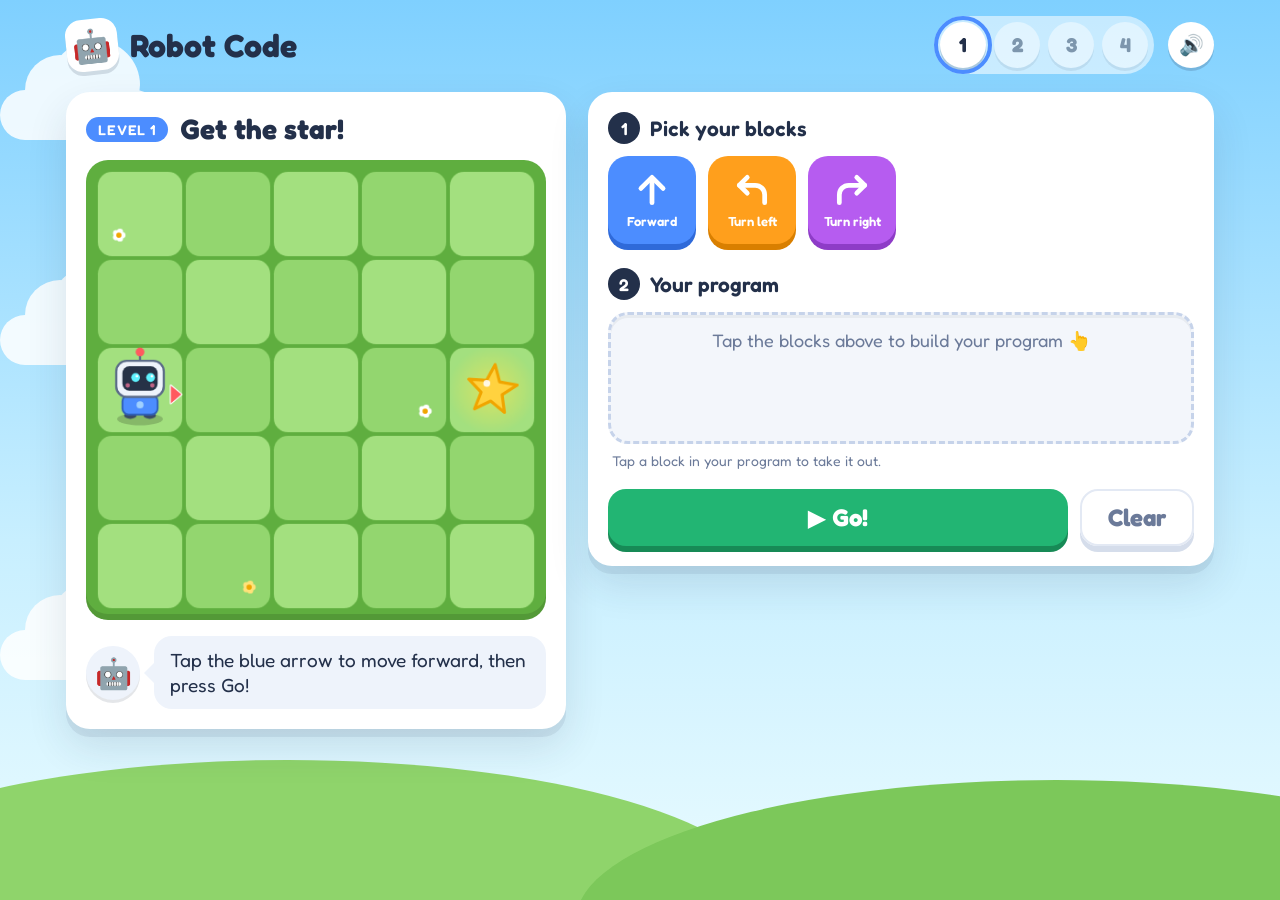
==== CodingGame/index.html @ 9dc513f7 "Add files via upload" ====
<!doctype html>
<html lang="en">
<head>
  <meta charset="utf-8">
  <meta name="viewport" content="width=device-width, initial-scale=1">
  <title>Robot Code</title>
  <link rel="preconnect" href="https://fonts.googleapis.com">
  <link rel="preconnect" href="https://fonts.gstatic.com" crossorigin>
  <link href="https://fonts.googleapis.com/css2?family=Fredoka:wght@400;500;600;700&display=swap" rel="stylesheet">
  <link rel="stylesheet" href="style.css">
</head>
<body>
  <div class="sky" aria-hidden="true">
    <div class="cloud c1"></div>
    <div class="cloud c2"></div>
    <div class="cloud c3"></div>
    <div class="hill h1"></div>
    <div class="hill h2"></div>
  </div>

  <div class="app">
    <header class="topbar">
      <div class="logo"><span class="logo-badge">🤖</span>Robot Code</div>
      <nav id="levels" class="levels" aria-label="Levels"></nav>
      <button id="sound" class="icon-btn" aria-label="Sound on or off">🔊</button>
    </header>

    <main class="game">
      <section class="card stage">
        <div class="stage-head">
          <span id="level-tag" class="level-tag"></span>
          <h1 id="level-title"></h1>
        </div>
        <div class="board-wrap">
          <canvas id="board"></canvas>
        </div>
        <div id="bubble" class="bubble">
          <div class="avatar">🤖</div>
          <div id="status" class="text"></div>
        </div>
      </section>

      <section class="card workshop">
        <h2 class="step"><span class="num">1</span>Pick your blocks</h2>
        <div id="palette" class="palette"></div>

        <h2 class="step"><span class="num">2</span>Your program <span id="count" class="count"></span></h2>
        <div id="program" class="program"></div>
        <p class="hint">Tap a block in your program to take it out.</p>

        <div class="controls">
          <button id="run" class="btn btn-go">▶ Go!</button>
          <button id="clear" class="btn btn-clear">Clear</button>
        </div>
      </section>
    </main>
  </div>

  <div id="win" class="overlay" hidden>
    <div class="win-card" role="dialog" aria-modal="true" aria-labelledby="win-title">
      <svg class="win-star" viewBox="0 0 100 100" aria-hidden="true">
        <polygon points="50,6 62,36 95,38 69,59 78,92 50,74 22,92 31,59 5,38 38,36" />
      </svg>
      <h2 id="win-title"></h2>
      <p id="win-text"></p>
      <div class="win-buttons">
        <button id="next" class="btn btn-go">Next level ➜</button>
        <button id="replay" class="btn btn-clear">Play again</button>
      </div>
    </div>
  </div>

  <script src="game.js"></script>
</body>
</html>
---- CodingGame/style.css ----
:root {
  --ink: #23304a;
  --muted: #6b7a99;
  --card: #ffffff;
  --soft: #eef3fb;
  --blue: #4c8dff;
  --blue-d: #2f6ad9;
  --orange: #ff9f1c;
  --orange-d: #d97f00;
  --purple: #b65cf0;
  --purple-d: #8e3cc7;
  --green: #22b573;
  --green-d: #178a56;
  --red: #ff5a5f;
  --yellow: #ffd23f;
  --yellow-d: #f0a500;
  --radius: 24px;
}

* { box-sizing: border-box; }

body {
  margin: 0;
  min-height: 100vh;
  font-family: 'Fredoka', 'Baloo 2', 'Comic Sans MS', system-ui, sans-serif;
  color: var(--ink);
  background: linear-gradient(#7fd0ff, #c8efff 60%, #e9fbff);
  overflow-x: hidden;
}

/* ---------- Background scenery ---------- */

.sky {
  position: fixed;
  inset: 0;
  overflow: hidden;
  pointer-events: none;
}

.cloud {
  position: absolute;
  left: 0;
  width: 160px;
  height: 50px;
  background: #fff;
  border-radius: 50px;
  opacity: 0.85;
  animation: drift 90s linear infinite;
}
.cloud::before,
.cloud::after {
  content: '';
  position: absolute;
  background: #fff;
  border-radius: 50%;
}
.cloud::before { width: 70px; height: 70px; top: -35px; left: 25px; }
.cloud::after { width: 90px; height: 90px; top: -50px; right: 20px; }
.c1 { top: 10%; animation-delay: -20s; }
.c2 { top: 35%; --s: 0.7; animation-duration: 110s; animation-delay: -70s; }
.c3 { top: 70%; --s: 1.2; animation-duration: 130s; animation-delay: -5s; }

@keyframes drift {
  from { transform: translateX(-260px) scale(var(--s, 1)); }
  to { transform: translateX(calc(100vw + 260px)) scale(var(--s, 1)); }
}

.hill {
  position: absolute;
  bottom: -140px;
  width: 75vw;
  height: 280px;
  border-radius: 50%;
  background: #8fd46b;
}
.h1 { left: -15vw; }
.h2 { right: -20vw; background: #7cc85a; bottom: -160px; }

/* ---------- Layout ---------- */

.app {
  position: relative;
  max-width: 1180px;
  margin: 0 auto;
  padding: 16px;
}

.topbar {
  display: flex;
  align-items: center;
  flex-wrap: wrap;
  gap: 14px;
  margin-bottom: 18px;
}

.logo {
  display: flex;
  align-items: center;
  gap: 12px;
  font-size: 32px;
  font-weight: 700;
  color: var(--ink);
}

.logo-badge {
  display: grid;
  place-items: center;
  width: 52px;
  height: 52px;
  font-size: 32px;
  text-shadow: none;
  background: #fff;
  border-radius: 16px;
  box-shadow: 0 4px 0 rgba(35, 48, 74, 0.15);
  transform: rotate(-6deg);
}

.levels {
  display: flex;
  gap: 8px;
  margin-left: auto;
  padding: 6px;
  background: rgba(255, 255, 255, 0.55);
  border-radius: 999px;
}

.level-pill,
.icon-btn {
  width: 46px;
  height: 46px;
  border: 0;
  border-radius: 50%;
  font: inherit;
  font-size: 20px;
  font-weight: 700;
  color: var(--ink);
  background: #fff;
  box-shadow: 0 3px 0 rgba(35, 48, 74, 0.18);
  cursor: pointer;
}
.level-pill.done { background: var(--yellow); color: #8a5a00; box-shadow: 0 3px 0 var(--yellow-d); }
.level-pill.current { outline: 4px solid var(--blue); outline-offset: 2px; }
.level-pill.locked { opacity: 0.45; }
.level-pill:disabled { cursor: default; }

.game {
  display: grid;
  grid-template-columns: minmax(0, 500px) minmax(0, 1fr);
  gap: 22px;
  align-items: start;
}

@media (max-width: 880px) {
  .game { grid-template-columns: 1fr; }
  .levels { margin-left: 0; }
}

.card {
  padding: 20px;
  background: var(--card);
  border-radius: var(--radius);
  box-shadow: 0 8px 0 rgba(35, 48, 74, 0.08), 0 18px 40px rgba(35, 48, 74, 0.12);
}

/* ---------- Stage (board side) ---------- */

.stage-head {
  display: flex;
  align-items: center;
  flex-wrap: wrap;
  gap: 12px;
  margin-bottom: 14px;
}

.level-tag {
  padding: 4px 12px;
  font-size: 14px;
  font-weight: 600;
  letter-spacing: 0.06em;
  text-transform: uppercase;
  color: #fff;
  background: var(--blue);
  border-radius: 999px;
}

h1 { margin: 0; font-size: 28px; }

.board-wrap {
  padding: 10px;
  background: #5fae3f;
  border-radius: 22px;
  box-shadow: inset 0 -6px 0 rgba(0, 0, 0, 0.12);
}

canvas {
  display: block;
  width: 100%;
  height: auto;
  aspect-ratio: 1;
  border-radius: 14px;
}

.bubble {
  display: flex;
  align-items: center;
  gap: 14px;
  margin-top: 16px;
}

.bubble .avatar {
  flex: none;
  display: grid;
  place-items: center;
  width: 54px;
  height: 54px;
  font-size: 30px;
  background: var(--soft);
  border-radius: 50%;
  box-shadow: 0 3px 0 rgba(35, 48, 74, 0.12);
}

.bubble .text {
  position: relative;
  flex: 1;
  padding: 12px 16px;
  font-size: 19px;
  line-height: 1.3;
  background: var(--soft);
  border-radius: 18px;
}
.bubble .text::before {
  content: '';
  position: absolute;
  top: 50%;
  left: -10px;
  margin-top: -10px;
  border: 10px solid transparent;
  border-left: 0;
  border-right-color: var(--soft);
}
.bubble .text.say { animation: say 0.3s ease-out; }
.bubble.oops .text { background: #ffe8e8; color: #b3261e; }
.bubble.oops .text::before { border-right-color: #ffe8e8; }
.bubble.win .text { background: #e2f8ea; color: #137a45; }
.bubble.win .text::before { border-right-color: #e2f8ea; }
.bubble.win .avatar { animation: bounce 0.5s ease-in-out infinite alternate; }

/* ---------- Workshop (coding side) ---------- */

.step {
  display: flex;
  align-items: center;
  gap: 10px;
  margin: 0 0 12px;
  font-size: 21px;
  font-weight: 600;
}
.step .num {
  display: grid;
  place-items: center;
  width: 32px;
  height: 32px;
  font-size: 17px;
  color: #fff;
  background: var(--ink);
  border-radius: 50%;
}

.count {
  margin-left: auto;
  padding: 4px 12px;
  font-size: 15px;
  color: var(--muted);
  background: var(--soft);
  border-radius: 999px;
}
.count:empty { display: none; }
.count.full { color: #b3261e; background: #ffe8e8; }

.palette {
  display: flex;
  flex-wrap: wrap;
  gap: 12px;
  margin-bottom: 24px;
}

.ico {
  fill: none;
  stroke: currentColor;
  stroke-width: 3;
  stroke-linecap: round;
  stroke-linejoin: round;
}

.block {
  --c: var(--blue);
  --d: var(--blue-d);
  position: relative;
  display: flex;
  flex-direction: column;
  align-items: center;
  justify-content: center;
  gap: 4px;
  width: 88px;
  height: 88px;
  border: 0;
  border-radius: 20px;
  font: inherit;
  color: #fff;
  background: var(--c);
  box-shadow: 0 6px 0 var(--d);
  cursor: pointer;
  transition: transform 0.12s, box-shadow 0.12s;
}
.block .ico { width: 38px; height: 38px; }
.block span { font-size: 13px; font-weight: 600; }
.block:hover { transform: translateY(-2px); box-shadow: 0 8px 0 var(--d); }
.block:active { transform: translateY(4px); box-shadow: 0 2px 0 var(--d); }
.block:disabled { opacity: 0.4; cursor: default; transform: none; box-shadow: 0 6px 0 var(--d); }
.block.left { --c: var(--orange); --d: var(--orange-d); }
.block.right { --c: var(--purple); --d: var(--purple-d); }
.block.repeat { --c: var(--green); --d: var(--green-d); }

.program .block { width: 72px; height: 72px; border-radius: 16px; }
.program .block .ico { width: 30px; height: 30px; }
.program .block span { font-size: 11px; }

.block.pop { animation: pop 0.35s cubic-bezier(0.3, 1.6, 0.5, 1); }
.block.active {
  z-index: 1;
  transform: translateY(-4px) scale(1.12);
  outline: 4px solid var(--yellow);
  outline-offset: 2px;
}
.block.error {
  outline: 4px solid var(--red);
  outline-offset: 2px;
  animation: wiggle 0.4s;
}

.program {
  display: flex;
  flex-wrap: wrap;
  align-content: flex-start;
  gap: 12px;
  min-height: 132px;
  padding: 14px;
  background: #f3f6fb;
  border: 3px dashed transparent;
  border-radius: 20px;
  box-shadow: inset 0 3px 0 rgba(35, 48, 74, 0.06);
  cursor: pointer;
}
.program.selected { border-color: #c6d3ea; }

.empty {
  margin: auto;
  font-size: 18px;
  color: var(--muted);
  text-align: center;
}

.hint { margin: 8px 4px 0; font-size: 14px; color: var(--muted); }

/* A Repeat block is a C shape that wraps the blocks it repeats. */
.repeat-box {
  flex-basis: 100%;
  padding: 0 0 16px 20px;
  background: var(--green);
  border-radius: 20px;
  box-shadow: 0 6px 0 var(--green-d);
  cursor: pointer;
}
.repeat-box.pop { animation: pop 0.35s cubic-bezier(0.3, 1.6, 0.5, 1); }
.repeat-box.selected { outline: 4px dashed var(--yellow); outline-offset: 3px; }
.repeat-box.looping { animation: glow 0.6s ease-in-out infinite alternate; }

.repeat-head {
  display: flex;
  align-items: center;
  flex-wrap: wrap;
  gap: 10px;
  padding: 10px 12px 10px 0;
  font-size: 20px;
  font-weight: 600;
  color: #fff;
}
.repeat-head > .ico { width: 26px; height: 26px; }

.stepper {
  display: flex;
  align-items: center;
  gap: 6px;
  padding: 4px;
  background: rgba(255, 255, 255, 0.22);
  border-radius: 999px;
}
.stepper button {
  width: 34px;
  height: 34px;
  border: 0;
  border-radius: 50%;
  font: inherit;
  font-size: 22px;
  font-weight: 700;
  line-height: 1;
  color: var(--green-d);
  background: #fff;
  cursor: pointer;
}
.stepper .times { min-width: 28px; font-size: 24px; font-weight: 700; text-align: center; }

.round {
  padding: 4px 12px;
  font-size: 17px;
  color: #7a5200;
  background: var(--yellow);
  border-radius: 999px;
}

.repeat-head .done {
  padding: 6px 14px;
  border: 0;
  border-radius: 999px;
  font: inherit;
  font-size: 16px;
  font-weight: 600;
  color: var(--green-d);
  background: #fff;
  cursor: pointer;
}
.repeat-head .remove {
  width: 34px;
  height: 34px;
  margin-left: auto;
  border: 0;
  border-radius: 50%;
  font-size: 15px;
  color: #fff;
  background: rgba(0, 0, 0, 0.18);
  cursor: pointer;
}

.repeat-body {
  display: flex;
  flex-wrap: wrap;
  align-content: flex-start;
  gap: 12px;
  min-height: 100px;
  padding: 12px;
  background: #eafaf2;
  border-radius: 16px 0 0 16px;
}
.repeat-body .empty { font-size: 16px; }

/* ---------- Buttons ---------- */

.controls {
  display: flex;
  flex-wrap: wrap;
  gap: 12px;
  margin-top: 20px;
}

.btn {
  --d: rgba(0, 0, 0, 0.2);
  padding: 14px 28px;
  border: 0;
  border-radius: 18px;
  font: inherit;
  font-size: 24px;
  font-weight: 700;
  color: #fff;
  box-shadow: 0 6px 0 var(--d);
  cursor: pointer;
  transition: transform 0.12s, box-shadow 0.12s;
}
.btn:active { transform: translateY(4px); box-shadow: 0 2px 0 var(--d); }
.btn:disabled { opacity: 0.55; cursor: default; transform: none; animation: none; }
.btn-go { --d: var(--green-d); flex: 1; min-width: 180px; background: var(--green); }
.btn-go:not(:disabled) { animation: breathe 2.4s ease-in-out infinite; }
.btn-clear { --d: #d5ddeb; color: var(--muted); background: #fff; outline: 2px solid #e3e9f4; outline-offset: -2px; }

/* ---------- Win popup ---------- */

.overlay {
  position: fixed;
  inset: 0;
  z-index: 10;
  display: grid;
  place-items: center;
  padding: 16px;
  background: rgba(35, 48, 74, 0.45);
  animation: fade 0.2s;
}
.overlay[hidden] { display: none; }

.win-card {
  width: 100%;
  max-width: 400px;
  padding: 28px 28px 24px;
  text-align: center;
  background: #fff;
  border-radius: 28px;
  box-shadow: 0 10px 0 rgba(35, 48, 74, 0.15);
  animation: pop 0.45s cubic-bezier(0.3, 1.6, 0.5, 1);
}
.win-star {
  width: 120px;
  height: 120px;
  margin: -90px auto 4px;
  fill: var(--yellow);
  stroke: var(--yellow-d);
  stroke-width: 4;
  stroke-linejoin: round;
  filter: drop-shadow(0 6px 0 rgba(0, 0, 0, 0.12));
  animation: spin-in 0.8s cubic-bezier(0.3, 1.4, 0.5, 1);
}
.win-card h2 { margin: 0 0 6px; font-size: 34px; }
.win-card p { margin: 0 0 22px; font-size: 19px; color: var(--muted); }
.win-buttons { display: flex; flex-direction: column; gap: 14px; }
.win-buttons .btn-go { animation: none; }

/* ---------- Animations ---------- */

@keyframes pop { from { transform: scale(0.3); opacity: 0; } to { transform: scale(1); opacity: 1; } }
@keyframes wiggle { 25% { transform: rotate(-8deg); } 75% { transform: rotate(8deg); } }
@keyframes glow { to { box-shadow: 0 6px 0 var(--green-d), 0 0 0 8px rgba(255, 210, 63, 0.7); } }
@keyframes bounce { to { transform: translateY(-6px) rotate(6deg); } }
@keyframes say { from { transform: scale(0.96); opacity: 0.4; } }
@keyframes breathe { 50% { transform: scale(1.025); } }
@keyframes fade { from { opacity: 0; } }
@keyframes spin-in { from { transform: scale(0) rotate(-180deg); } }

@media (prefers-reduced-motion: reduce) {
  .cloud, .btn-go, .bubble.win .avatar, .repeat-box.looping { animation: none; }
}
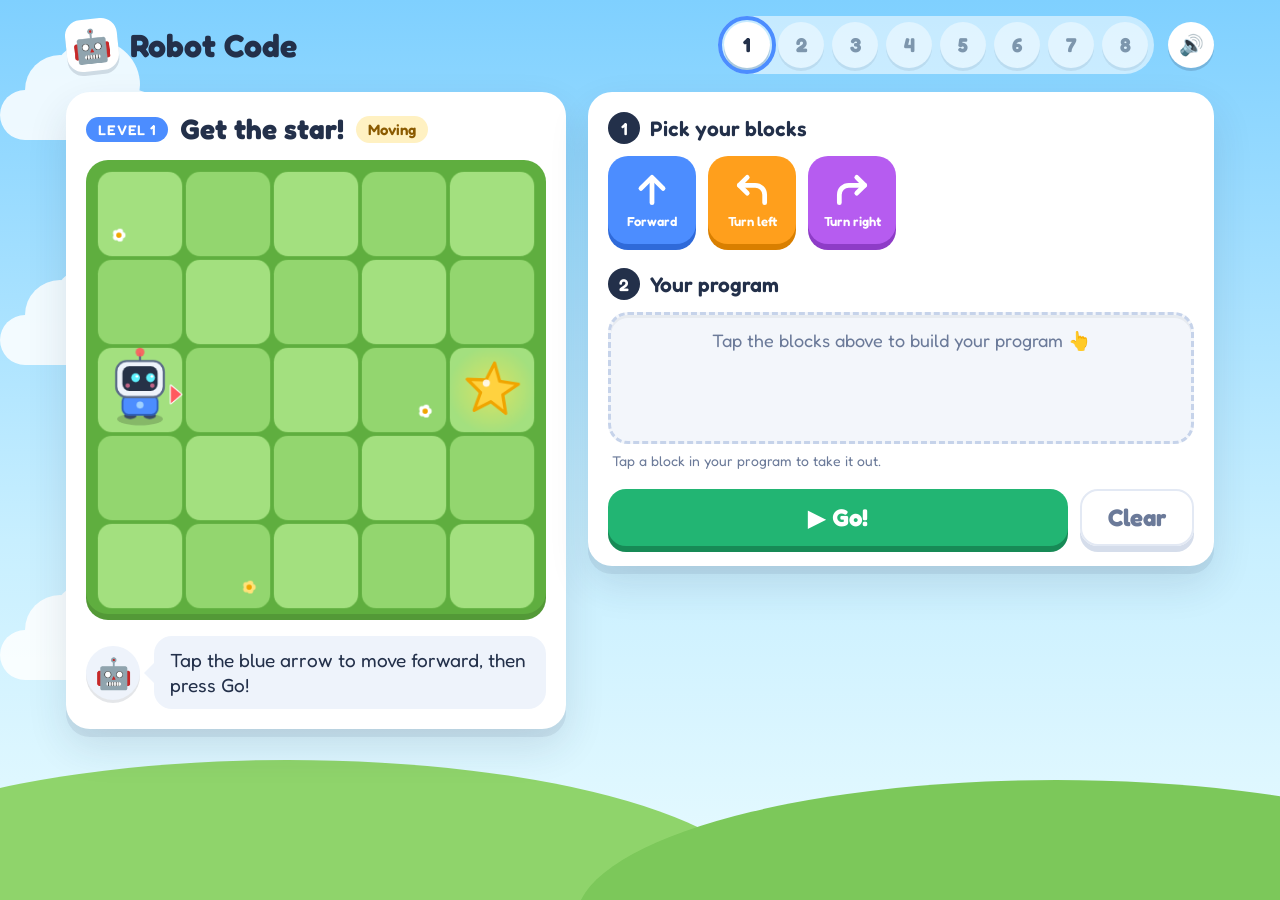
==== commit 0813e6c1: "Add files via upload more levels" ====
--- a/CodingGame/index.html
+++ b/CodingGame/index.html
@@ -30,6 +30,7 @@
         <div class="stage-head">
           <span id="level-tag" class="level-tag"></span>
           <h1 id="level-title"></h1>
+          <span id="level-concept" class="concept-tag"></span>
         </div>
         <div class="board-wrap">
           <canvas id="board"></canvas>
@@ -47,6 +48,11 @@
         <h2 class="step"><span class="num">2</span>Your program <span id="count" class="count"></span></h2>
         <div id="program" class="program"></div>
         <p class="hint">Tap a block in your program to take it out.</p>
+
+        <div id="fn-wrap" hidden>
+          <h2 class="step"><span class="num fn-num">✨</span>My block <small>a new move you make yourself</small></h2>
+          <div id="fn" class="program fn"></div>
+        </div>
 
         <div class="controls">
           <button id="run" class="btn btn-go">▶ Go!</button>
@@ -70,6 +76,16 @@
     </div>
   </div>
 
+  <div id="intro" class="overlay" hidden>
+    <div class="win-card intro-card" role="dialog" aria-modal="true" aria-labelledby="intro-title">
+      <span class="new-badge">New block!</span>
+      <div id="intro-block" class="intro-block"></div>
+      <h2 id="intro-title"></h2>
+      <p id="intro-text"></p>
+      <button id="intro-go" class="btn btn-go">Let's go!</button>
+    </div>
+  </div>
+
   <script src="game.js"></script>
 </body>
 </html>
--- a/CodingGame/style.css
+++ b/CodingGame/style.css
@@ -14,6 +14,10 @@
   --red: #ff5a5f;
   --yellow: #ffd23f;
   --yellow-d: #f0a500;
+  --gold: #ffb400;
+  --gold-d: #cc8a00;
+  --pink: #f0508c;
+  --pink-d: #c22f6b;
   --radius: 24px;
 }
 
@@ -155,6 +159,13 @@
   .levels { margin-left: 0; }
 }
 
+@media (max-width: 520px) {
+  .levels { flex-wrap: wrap; gap: 6px; border-radius: 26px; }
+  .level-pill { width: 38px; height: 38px; font-size: 17px; }
+  .logo { font-size: 26px; }
+  .card { padding: 14px; }
+}
+
 .card {
   padding: 20px;
   background: var(--card);
@@ -185,6 +196,15 @@
 
 h1 { margin: 0; font-size: 28px; }
 
+.concept-tag {
+  padding: 4px 12px;
+  font-size: 15px;
+  font-weight: 600;
+  color: #8a5a00;
+  background: #fff1c2;
+  border-radius: 999px;
+}
+
 .board-wrap {
   padding: 10px;
   background: #5fae3f;
@@ -196,7 +216,6 @@
   display: block;
   width: 100%;
   height: auto;
-  aspect-ratio: 1;
   border-radius: 14px;
 }
 
@@ -319,7 +338,10 @@
 .block:disabled { opacity: 0.4; cursor: default; transform: none; box-shadow: 0 6px 0 var(--d); }
 .block.left { --c: var(--orange); --d: var(--orange-d); }
 .block.right { --c: var(--purple); --d: var(--purple-d); }
-.block.repeat { --c: var(--green); --d: var(--green-d); }
+.block.repeat,
+.block.until { --c: var(--green); --d: var(--green-d); }
+.block.if { --c: var(--gold); --d: var(--gold-d); color: #5a3b00; }
+.block.call { --c: var(--pink); --d: var(--pink-d); }
 
 .program .block { width: 72px; height: 72px; border-radius: 16px; }
 .program .block .ico { width: 30px; height: 30px; }
@@ -362,20 +384,26 @@
 
 .hint { margin: 8px 4px 0; font-size: 14px; color: var(--muted); }
 
-/* A Repeat block is a C shape that wraps the blocks it repeats. */
-.repeat-box {
+/* Repeat, Until and If are C shapes that wrap the blocks inside them. */
+.container {
+  --c: var(--green);
+  --d: var(--green-d);
+  --text: #fff;
+  --slot: #eafaf2;
   flex-basis: 100%;
   padding: 0 0 16px 20px;
-  background: var(--green);
+  color: var(--text);
+  background: var(--c);
   border-radius: 20px;
-  box-shadow: 0 6px 0 var(--green-d);
-  cursor: pointer;
-}
-.repeat-box.pop { animation: pop 0.35s cubic-bezier(0.3, 1.6, 0.5, 1); }
-.repeat-box.selected { outline: 4px dashed var(--yellow); outline-offset: 3px; }
-.repeat-box.looping { animation: glow 0.6s ease-in-out infinite alternate; }
-
-.repeat-head {
+  box-shadow: 0 6px 0 var(--d);
+  cursor: pointer;
+}
+.container.if { --c: var(--gold); --d: var(--gold-d); --text: #5a3b00; --slot: #fff6dc; }
+.container.pop { animation: pop 0.35s cubic-bezier(0.3, 1.6, 0.5, 1); }
+.container.selected { outline: 4px dashed var(--ink); outline-offset: 3px; }
+.container.looping { animation: glow 0.6s ease-in-out infinite alternate; }
+
+.c-head {
   display: flex;
   align-items: center;
   flex-wrap: wrap;
@@ -383,9 +411,8 @@
   padding: 10px 12px 10px 0;
   font-size: 20px;
   font-weight: 600;
-  color: #fff;
-}
-.repeat-head > .ico { width: 26px; height: 26px; }
+}
+.c-head > .ico { width: 26px; height: 26px; }
 
 .stepper {
   display: flex;
@@ -404,11 +431,23 @@
   font-size: 22px;
   font-weight: 700;
   line-height: 1;
-  color: var(--green-d);
+  color: var(--d);
   background: #fff;
   cursor: pointer;
 }
 .stepper .times { min-width: 28px; font-size: 24px; font-weight: 700; text-align: center; }
+
+.cond {
+  padding: 6px 14px;
+  border: 0;
+  border-radius: 999px;
+  font: inherit;
+  font-size: 17px;
+  font-weight: 600;
+  color: var(--text);
+  background: rgba(255, 255, 255, 0.55);
+}
+button.cond { cursor: pointer; box-shadow: 0 3px 0 rgba(0, 0, 0, 0.12); }
 
 .round {
   padding: 4px 12px;
@@ -417,19 +456,20 @@
   background: var(--yellow);
   border-radius: 999px;
 }
-
-.repeat-head .done {
+.container.if .round { color: #fff; background: var(--ink); }
+
+.c-head .done {
   padding: 6px 14px;
   border: 0;
   border-radius: 999px;
   font: inherit;
   font-size: 16px;
   font-weight: 600;
-  color: var(--green-d);
+  color: var(--d);
   background: #fff;
   cursor: pointer;
 }
-.repeat-head .remove {
+.c-head .remove {
   width: 34px;
   height: 34px;
   margin-left: auto;
@@ -441,17 +481,42 @@
   cursor: pointer;
 }
 
-.repeat-body {
+.slot {
   display: flex;
   flex-wrap: wrap;
   align-content: flex-start;
   gap: 12px;
   min-height: 100px;
   padding: 12px;
-  background: #eafaf2;
+  background: var(--slot);
+  border: 3px dashed transparent;
   border-radius: 16px 0 0 16px;
 }
-.repeat-body .empty { font-size: 16px; }
+.slot.selected { border-color: var(--d); }
+.slot.taken { box-shadow: inset 0 0 0 4px var(--yellow); }
+.slot .empty { font-size: 16px; }
+.arm-label { padding: 8px 0; font-size: 18px; font-weight: 600; }
+
+/* "My block" area, where players build their own move. */
+.program.fn { background: #fff0f6; }
+.program.fn.selected { border-color: #f5a3c4; }
+.program.fn.running { box-shadow: 0 0 0 6px rgba(240, 80, 140, 0.35); }
+#fn-wrap { margin-top: 22px; }
+.step small { font-size: 15px; font-weight: 400; color: var(--muted); }
+.step .fn-num { background: var(--pink); }
+
+.block .new {
+  position: absolute;
+  top: -9px;
+  right: -9px;
+  padding: 2px 8px;
+  font-size: 12px;
+  color: var(--ink);
+  background: var(--yellow);
+  border-radius: 999px;
+  box-shadow: 0 2px 0 var(--yellow-d);
+  animation: breathe 1.2s ease-in-out infinite;
+}
 
 /* ---------- Buttons ---------- */
 
@@ -521,6 +586,26 @@
 .win-buttons { display: flex; flex-direction: column; gap: 14px; }
 .win-buttons .btn-go { animation: none; }
 
+.new-badge {
+  display: inline-block;
+  padding: 4px 14px;
+  font-weight: 600;
+  color: var(--ink);
+  background: var(--yellow);
+  border-radius: 999px;
+}
+.intro-block {
+  display: flex;
+  justify-content: center;
+  margin: 28px 0 24px;
+}
+.intro-block .block {
+  transform: scale(1.3);
+  pointer-events: none;
+  animation: spin-in 0.6s cubic-bezier(0.3, 1.4, 0.5, 1);
+}
+.intro-card .btn { width: 100%; animation: none; }
+
 /* ---------- Animations ---------- */
 
 @keyframes pop { from { transform: scale(0.3); opacity: 0; } to { transform: scale(1); opacity: 1; } }
@@ -533,5 +618,5 @@
 @keyframes spin-in { from { transform: scale(0) rotate(-180deg); } }
 
 @media (prefers-reduced-motion: reduce) {
-  .cloud, .btn-go, .bubble.win .avatar, .repeat-box.looping { animation: none; }
-}
+  .cloud, .btn-go, .bubble.win .avatar, .container.looping, .block .new { animation: none; }
+}
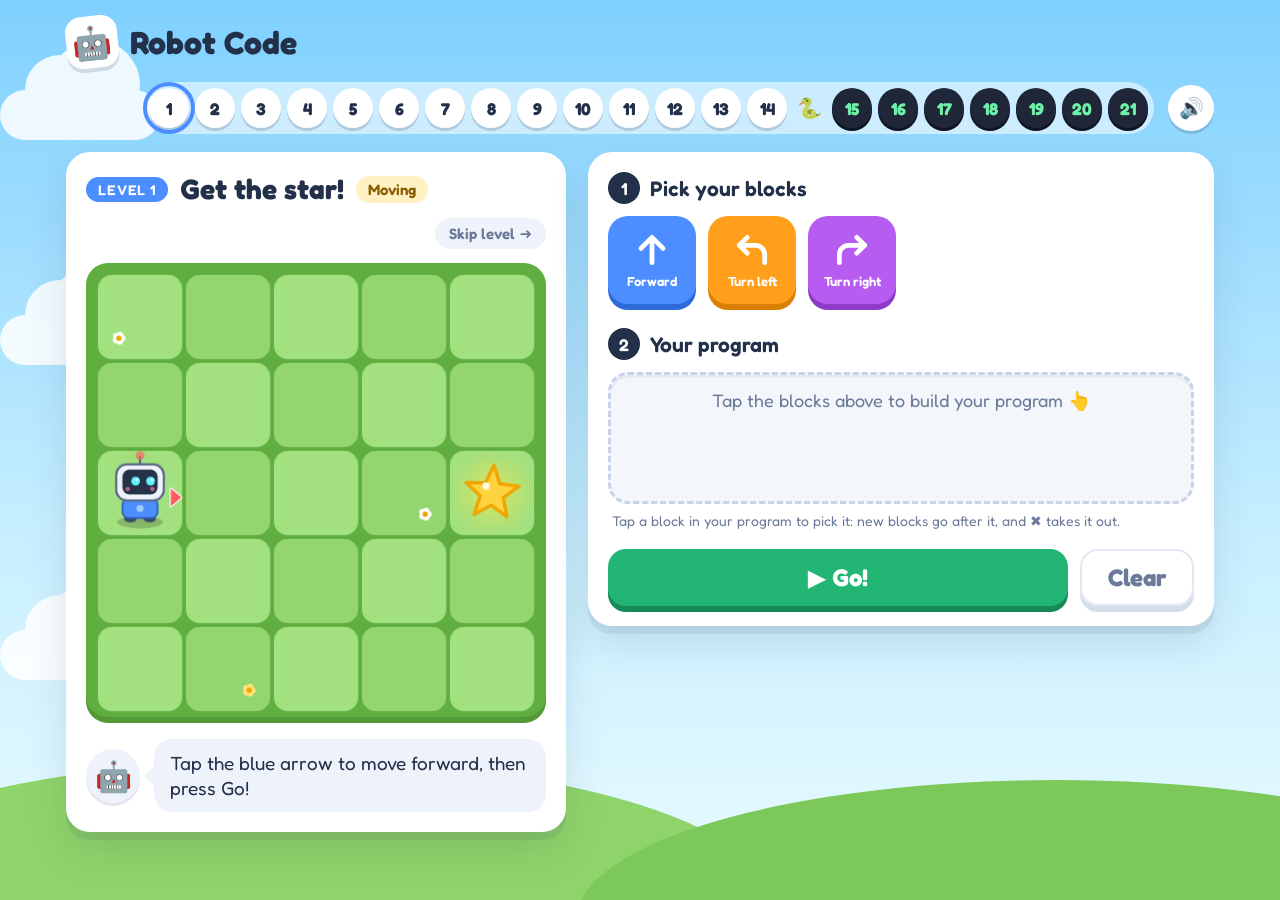
==== commit 19a01a9f: "Add files via upload more levels and typed levels" ====
--- a/CodingGame/index.html
+++ b/CodingGame/index.html
@@ -31,10 +31,12 @@
           <span id="level-tag" class="level-tag"></span>
           <h1 id="level-title"></h1>
           <span id="level-concept" class="concept-tag"></span>
+          <button id="skip" class="skip-btn">Skip level ➜</button>
         </div>
         <div class="board-wrap">
           <canvas id="board"></canvas>
         </div>
+        <div id="tests" class="tests" hidden></div>
         <div id="bubble" class="bubble">
           <div class="avatar">🤖</div>
           <div id="status" class="text"></div>
@@ -42,16 +44,36 @@
       </section>
 
       <section class="card workshop">
-        <h2 class="step"><span class="num">1</span>Pick your blocks</h2>
-        <div id="palette" class="palette"></div>
+        <div id="blocks-ui">
+          <h2 class="step"><span class="num">1</span>Pick your blocks</h2>
+          <div id="palette" class="palette"></div>
 
-        <h2 class="step"><span class="num">2</span>Your program <span id="count" class="count"></span></h2>
-        <div id="program" class="program"></div>
-        <p class="hint">Tap a block in your program to take it out.</p>
+          <h2 class="step"><span class="num">2</span>Your program <span id="count" class="count"></span></h2>
+          <div id="program" class="program"></div>
+          <p class="hint">Tap a block in your program to pick it: new blocks go after it, and ✖ takes it out.</p>
 
-        <div id="fn-wrap" hidden>
-          <h2 class="step"><span class="num fn-num">✨</span>My block <small>a new move you make yourself</small></h2>
-          <div id="fn" class="program fn"></div>
+          <div id="fn-wrap" hidden>
+            <h2 class="step"><span class="num fn-num">✨</span>My block <small>a new move you make yourself</small></h2>
+            <div id="fn" class="program fn"></div>
+          </div>
+
+          <div id="code-view-wrap" hidden>
+            <h2 class="step"><span class="num code-num">🐍</span>Your program as code <small>this is Python!</small></h2>
+            <pre id="code-view" class="code-view"></pre>
+          </div>
+        </div>
+
+        <div id="code-ui" hidden>
+          <h2 class="step"><span class="num code-num">🐍</span>Type your code <span id="line-count" class="count"></span></h2>
+          <div id="snippets" class="snippets"></div>
+          <div class="editor">
+            <div id="gutter" class="gutter" aria-hidden="true"></div>
+            <div class="editor-stack">
+              <pre id="code-layer" class="code-layer" aria-hidden="true"></pre>
+              <textarea id="code" class="code-input" spellcheck="false" wrap="off" autocapitalize="off" autocomplete="off" aria-label="Your code"></textarea>
+            </div>
+          </div>
+          <p class="hint">Tap a command above to add it, or type it yourself. Lines under a <code>:</code> are pushed in with 4 spaces.</p>
         </div>
 
         <div class="controls">
--- a/CodingGame/style.css
+++ b/CodingGame/style.css
@@ -19,6 +19,9 @@
   --pink: #f0508c;
   --pink-d: #c22f6b;
   --radius: 24px;
+  --mono: ui-monospace, SFMono-Regular, Menlo, Consolas, monospace;
+  --code-bg: #1e2638;
+  --code-text: #e8eefc;
 }
 
 * { box-sizing: border-box; }
@@ -121,11 +124,14 @@
 
 .levels {
   display: flex;
-  gap: 8px;
+  flex: 0 1 auto;
+  flex-wrap: wrap;
+  justify-content: center;
+  gap: 6px;
   margin-left: auto;
   padding: 6px;
   background: rgba(255, 255, 255, 0.55);
-  border-radius: 999px;
+  border-radius: 26px;
 }
 
 .level-pill,
@@ -142,9 +148,11 @@
   box-shadow: 0 3px 0 rgba(35, 48, 74, 0.18);
   cursor: pointer;
 }
-.level-pill.done { background: var(--yellow); color: #8a5a00; box-shadow: 0 3px 0 var(--yellow-d); }
+.level-pill { width: 40px; height: 40px; font-size: 17px; }
+.level-pill.code { color: #6ef0a8; background: var(--code-bg); box-shadow: 0 3px 0 #0f1522; }
+.level-pill.done { color: #8a5a00; background: var(--yellow); box-shadow: 0 3px 0 var(--yellow-d); }
+.level-divider { align-self: center; padding: 0 4px; font-size: 20px; }
 .level-pill.current { outline: 4px solid var(--blue); outline-offset: 2px; }
-.level-pill.locked { opacity: 0.45; }
 .level-pill:disabled { cursor: default; }
 
 .game {
@@ -195,6 +203,21 @@
 }
 
 h1 { margin: 0; font-size: 28px; }
+
+.skip-btn {
+  margin-left: auto;
+  padding: 6px 14px;
+  border: 0;
+  border-radius: 999px;
+  font: inherit;
+  font-size: 15px;
+  font-weight: 600;
+  color: var(--muted);
+  background: var(--soft);
+  cursor: pointer;
+}
+.skip-btn:hover { color: var(--ink); }
+.skip-btn:disabled { opacity: 0.5; cursor: default; }
 
 .concept-tag {
   padding: 4px 12px;
@@ -263,6 +286,27 @@
 .bubble.win .text { background: #e2f8ea; color: #137a45; }
 .bubble.win .text::before { border-right-color: #e2f8ea; }
 .bubble.win .avatar { animation: bounce 0.5s ease-in-out infinite alternate; }
+
+.tests {
+  display: flex;
+  flex-wrap: wrap;
+  align-items: center;
+  gap: 8px;
+  margin-top: 12px;
+}
+.tests[hidden] { display: none; }
+.tests-label { font-size: 15px; font-weight: 600; color: var(--muted); }
+.test {
+  padding: 4px 12px;
+  font-size: 15px;
+  font-weight: 600;
+  color: var(--muted);
+  background: var(--soft);
+  border-radius: 999px;
+}
+.test.now { color: #7a5200; background: var(--yellow); }
+.test.pass { color: #fff; background: var(--green); }
+.test.fail { color: #fff; background: var(--red); }
 
 /* ---------- Workshop (coding side) ---------- */
 
@@ -354,6 +398,39 @@
   outline: 4px solid var(--yellow);
   outline-offset: 2px;
 }
+.block.picked {
+  z-index: 1;
+  transform: translateY(-3px);
+  outline: 4px solid var(--ink);
+  outline-offset: 2px;
+}
+.block .del {
+  position: absolute;
+  top: -10px;
+  right: -10px;
+  display: grid;
+  place-items: center;
+  width: 28px;
+  height: 28px;
+  font-size: 13px;
+  color: #fff;
+  background: var(--red);
+  border: 3px solid #fff;
+  border-radius: 50%;
+  box-shadow: 0 2px 0 rgba(0, 0, 0, 0.2);
+}
+
+/* Shows where the next block will go. */
+.caret {
+  align-self: center;
+  width: 6px;
+  height: 60px;
+  margin: 0 -6px;
+  background: var(--ink);
+  border-radius: 3px;
+  animation: blink 1s steps(2, start) infinite;
+}
+
 .block.error {
   outline: 4px solid var(--red);
   outline-offset: 2px;
@@ -501,7 +578,8 @@
 .program.fn { background: #fff0f6; }
 .program.fn.selected { border-color: #f5a3c4; }
 .program.fn.running { box-shadow: 0 0 0 6px rgba(240, 80, 140, 0.35); }
-#fn-wrap { margin-top: 22px; }
+#fn-wrap,
+#code-view-wrap { margin-top: 22px; }
 .step small { font-size: 15px; font-weight: 400; color: var(--muted); }
 .step .fn-num { background: var(--pink); }
 
@@ -517,6 +595,99 @@
   box-shadow: 0 2px 0 var(--yellow-d);
   animation: breathe 1.2s ease-in-out infinite;
 }
+
+/* ---------- Typed code ---------- */
+
+.step .code-num { background: #3d7a4f; }
+
+.snippets {
+  display: flex;
+  flex-wrap: wrap;
+  gap: 8px;
+  margin-bottom: 14px;
+}
+.snippet {
+  padding: 8px 12px;
+  border: 0;
+  border-radius: 12px;
+  font: 600 16px/1.2 var(--mono);
+  color: var(--code-text);
+  background: var(--code-bg);
+  box-shadow: 0 4px 0 #0f1522;
+  cursor: pointer;
+  transition: transform 0.12s, box-shadow 0.12s;
+}
+.snippet:active { transform: translateY(3px); box-shadow: 0 1px 0 #0f1522; }
+.snippet:disabled { opacity: 0.5; cursor: default; }
+
+.editor,
+.code-view {
+  display: flex;
+  margin: 0;
+  overflow: hidden;
+  font: 18px/30px var(--mono);
+  color: var(--code-text);
+  background: var(--code-bg);
+  border-radius: 18px;
+  box-shadow: inset 0 3px 0 rgba(0, 0, 0, 0.25);
+}
+
+.gutter {
+  flex: none;
+  padding: 14px 10px 14px 14px;
+  text-align: right;
+  color: #56607a;
+  user-select: none;
+}
+.gutter span { display: block; height: 30px; }
+
+/* The textarea sits exactly on top of a coloured copy of the code. */
+.editor-stack {
+  position: relative;
+  display: grid;
+  flex: 1;
+  min-width: 0;
+}
+.code-layer,
+.code-input {
+  grid-area: 1 / 1;
+  margin: 0;
+  padding: 14px 14px 14px 6px;
+  font: inherit;
+  letter-spacing: 0;
+  white-space: pre;
+  tab-size: 4;
+  overflow: hidden;
+}
+.code-layer { min-height: 210px; pointer-events: none; }
+.code-input {
+  min-height: 210px;
+  border: 0;
+  outline: none;
+  resize: none;
+  color: transparent;
+  caret-color: #fff;
+  background: transparent;
+}
+.code-input::selection { background: rgba(255, 255, 255, 0.25); }
+.editor:focus-within { box-shadow: inset 0 3px 0 rgba(0, 0, 0, 0.25), 0 0 0 4px var(--blue); }
+
+.line { display: block; min-height: 30px; margin: 0 -14px 0 -6px; padding: 0 14px 0 6px; }
+.line.active { background: rgba(255, 210, 63, 0.25); box-shadow: inset 4px 0 0 var(--yellow); }
+.line.error { background: rgba(255, 90, 95, 0.3); box-shadow: inset 4px 0 0 var(--red); }
+
+.code-view { display: block; padding: 14px; overflow-x: auto; }
+.code-view .line { margin: 0 -14px; padding: 0 14px; }
+.code-view .ln { display: inline-block; width: 2.2em; margin-right: 10px; text-align: right; color: #56607a; user-select: none; }
+
+.tok-kw { color: #ff8fd8; font-weight: 700; }
+.tok-cmd { color: #7cc4ff; }
+.tok-check { color: #6ef0a8; }
+.tok-num { color: #ffc66d; }
+.tok-name { color: #ffb86c; }
+.tok-comment { color: #7f8bab; font-style: italic; }
+
+.hint code { font-family: var(--mono); font-weight: 700; color: var(--ink); }
 
 /* ---------- Buttons ---------- */
 
@@ -604,6 +775,7 @@
   pointer-events: none;
   animation: spin-in 0.6s cubic-bezier(0.3, 1.4, 0.5, 1);
 }
+.intro-emoji { font-size: 84px; line-height: 1; animation: spin-in 0.6s cubic-bezier(0.3, 1.4, 0.5, 1); }
 .intro-card .btn { width: 100%; animation: none; }
 
 /* ---------- Animations ---------- */
@@ -615,6 +787,7 @@
 @keyframes say { from { transform: scale(0.96); opacity: 0.4; } }
 @keyframes breathe { 50% { transform: scale(1.025); } }
 @keyframes fade { from { opacity: 0; } }
+@keyframes blink { to { visibility: hidden; } }
 @keyframes spin-in { from { transform: scale(0) rotate(-180deg); } }
 
 @media (prefers-reduced-motion: reduce) {
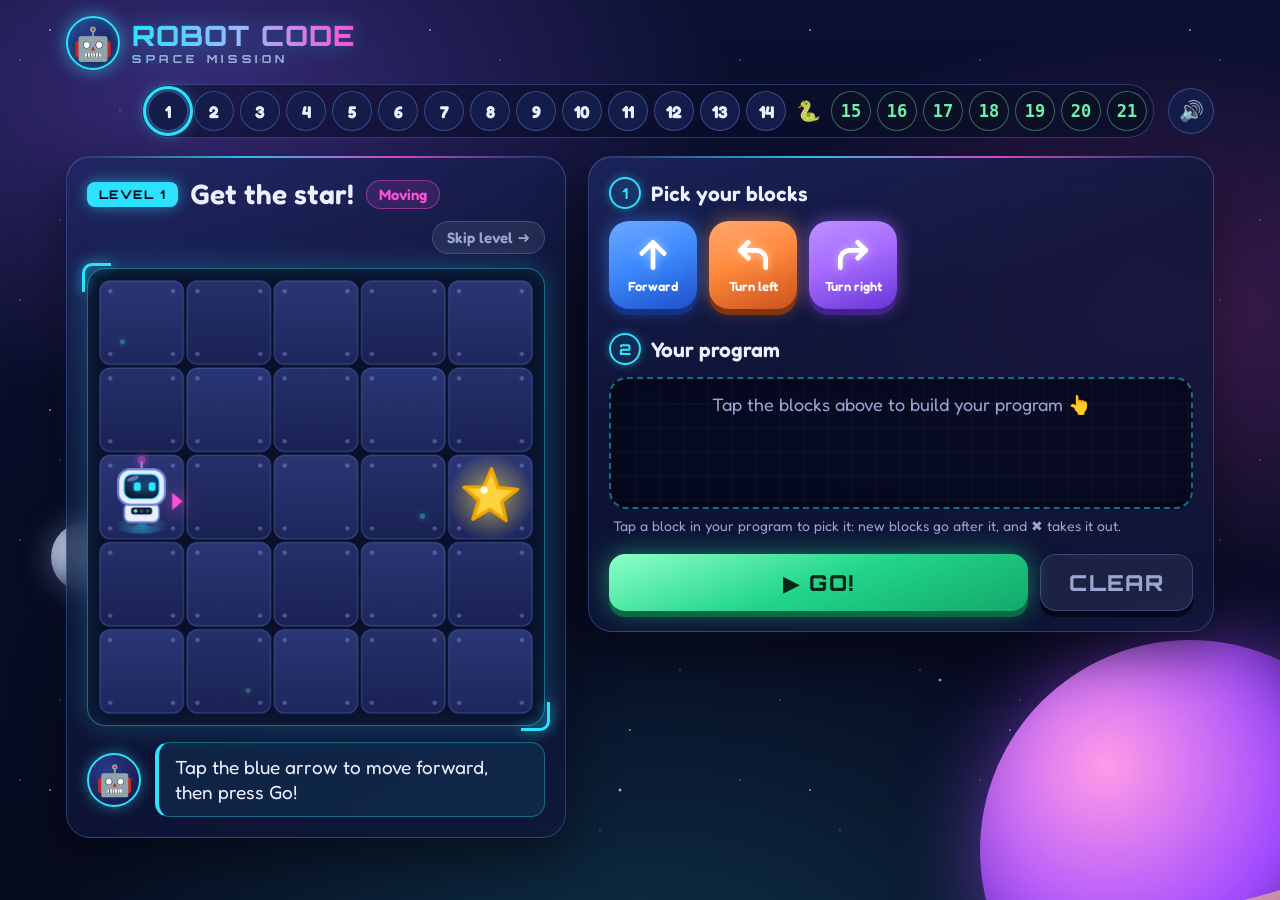
==== commit d66a48b9: "Add files via upload" ====
--- a/CodingGame/index.html
+++ b/CodingGame/index.html
@@ -6,21 +6,22 @@
   <title>Robot Code</title>
   <link rel="preconnect" href="https://fonts.googleapis.com">
   <link rel="preconnect" href="https://fonts.gstatic.com" crossorigin>
-  <link href="https://fonts.googleapis.com/css2?family=Fredoka:wght@400;500;600;700&display=swap" rel="stylesheet">
+  <link href="https://fonts.googleapis.com/css2?family=Fredoka:wght@400;500;600;700&family=Orbitron:wght@600;800&display=swap" rel="stylesheet">
   <link rel="stylesheet" href="style.css">
 </head>
 <body>
   <div class="sky" aria-hidden="true">
-    <div class="cloud c1"></div>
-    <div class="cloud c2"></div>
-    <div class="cloud c3"></div>
-    <div class="hill h1"></div>
-    <div class="hill h2"></div>
+    <div class="stars s1"></div>
+    <div class="stars s2"></div>
+    <div class="stars s3"></div>
+    <div class="comet"></div>
+    <div class="moon"></div>
+    <div class="planet"></div>
   </div>
 
   <div class="app">
     <header class="topbar">
-      <div class="logo"><span class="logo-badge">🤖</span>Robot Code</div>
+      <div class="logo"><span class="logo-badge">🤖</span><span class="logo-text">Robot Code<small>Space Mission</small></span></div>
       <nav id="levels" class="levels" aria-label="Levels"></nav>
       <button id="sound" class="icon-btn" aria-label="Sound on or off">🔊</button>
     </header>
--- a/CodingGame/style.css
+++ b/CodingGame/style.css
@@ -1,26 +1,32 @@
 :root {
-  --ink: #23304a;
-  --muted: #6b7a99;
-  --card: #ffffff;
-  --soft: #eef3fb;
-  --blue: #4c8dff;
-  --blue-d: #2f6ad9;
-  --orange: #ff9f1c;
-  --orange-d: #d97f00;
-  --purple: #b65cf0;
-  --purple-d: #8e3cc7;
-  --green: #22b573;
-  --green-d: #178a56;
-  --red: #ff5a5f;
+  --ink: #eaf0ff;
+  --muted: #9aa6d1;
+  --panel: rgba(16, 22, 58, 0.78);
+  --panel-edge: rgba(120, 160, 255, 0.28);
+  --soft: rgba(255, 255, 255, 0.08);
+  --deep: #070b1f;
+  --cyan: #2de2ff;
+  --magenta: #ff4fd8;
+  --violet: #8b5cff;
+  --blue: #3d8bff;
+  --blue-d: #1f4fc9;
+  --orange: #ff8a3d;
+  --orange-d: #c9521b;
+  --purple: #a66bff;
+  --purple-d: #6a32d6;
+  --green: #22d68a;
+  --green-d: #0f8f5a;
+  --red: #ff4d6d;
   --yellow: #ffd23f;
-  --yellow-d: #f0a500;
-  --gold: #ffb400;
-  --gold-d: #cc8a00;
-  --pink: #f0508c;
-  --pink-d: #c22f6b;
+  --yellow-d: #d99a00;
+  --gold: #ffbf2e;
+  --gold-d: #c98400;
+  --pink: #ff4fb8;
+  --pink-d: #b8237c;
   --radius: 24px;
+  --display: 'Orbitron', 'Fredoka', system-ui, sans-serif;
   --mono: ui-monospace, SFMono-Regular, Menlo, Consolas, monospace;
-  --code-bg: #1e2638;
+  --code-bg: #0b1026;
   --code-text: #e8eefc;
 }
 
@@ -31,11 +37,16 @@
   min-height: 100vh;
   font-family: 'Fredoka', 'Baloo 2', 'Comic Sans MS', system-ui, sans-serif;
   color: var(--ink);
-  background: linear-gradient(#7fd0ff, #c8efff 60%, #e9fbff);
+  background:
+    radial-gradient(ellipse 60% 50% at 15% 10%, rgba(139, 92, 255, 0.35), transparent 70%),
+    radial-gradient(ellipse 50% 45% at 90% 35%, rgba(255, 79, 216, 0.22), transparent 70%),
+    radial-gradient(ellipse 70% 60% at 50% 110%, rgba(45, 226, 255, 0.18), transparent 70%),
+    linear-gradient(#0b1030, var(--deep));
+  background-attachment: fixed;
   overflow-x: hidden;
 }
 
-/* ---------- Background scenery ---------- */
+/* ---------- Space scenery ---------- */
 
 .sky {
   position: fixed;
@@ -44,44 +55,99 @@
   pointer-events: none;
 }
 
-.cloud {
+/* Three layers of tiny stars that drift at different speeds. */
+.stars {
   position: absolute;
-  left: 0;
-  width: 160px;
-  height: 50px;
-  background: #fff;
-  border-radius: 50px;
-  opacity: 0.85;
-  animation: drift 90s linear infinite;
-}
-.cloud::before,
-.cloud::after {
+  inset: -50% 0 0;
+  background-repeat: repeat;
+  animation: stars-drift linear infinite;
+}
+.s1 {
+  background-image:
+    radial-gradient(1px 1px at 20px 30px, #fff, transparent),
+    radial-gradient(1px 1px at 120px 80px, #cfe4ff, transparent),
+    radial-gradient(1px 1px at 200px 160px, #fff, transparent),
+    radial-gradient(1px 1px at 60px 190px, #ffe6fa, transparent);
+  background-size: 240px 240px;
+  opacity: 0.6;
+  animation-duration: 160s;
+}
+.s2 {
+  background-image:
+    radial-gradient(1.5px 1.5px at 50px 100px, #fff, transparent),
+    radial-gradient(1.5px 1.5px at 250px 40px, #bdf6ff, transparent),
+    radial-gradient(1.5px 1.5px at 330px 260px, #fff, transparent);
+  background-size: 380px 380px;
+  opacity: 0.8;
+  animation-duration: 110s;
+}
+.s3 {
+  background-image:
+    radial-gradient(2px 2px at 100px 200px, #fff, transparent),
+    radial-gradient(2px 2px at 420px 90px, #ffd6f5, transparent);
+  background-size: 520px 520px;
+  animation: stars-drift 70s linear infinite, twinkle 3s ease-in-out infinite alternate;
+}
+
+@keyframes stars-drift { to { transform: translateY(50%); } }
+@keyframes twinkle { from { opacity: 0.4; } to { opacity: 1; } }
+
+.planet {
+  position: absolute;
+  right: -120px;
+  bottom: -160px;
+  width: 420px;
+  height: 420px;
+  border-radius: 50%;
+  background:
+    radial-gradient(circle at 30% 30%, #ff9be8, #a14bff 45%, #3a1680 75%, #160a3a);
+  box-shadow: 0 0 80px rgba(161, 75, 255, 0.55), inset -40px -30px 80px rgba(0, 0, 0, 0.55);
+}
+.planet::after {
   content: '';
   position: absolute;
-  background: #fff;
+  left: -90px;
+  top: 170px;
+  width: 600px;
+  height: 90px;
   border-radius: 50%;
-}
-.cloud::before { width: 70px; height: 70px; top: -35px; left: 25px; }
-.cloud::after { width: 90px; height: 90px; top: -50px; right: 20px; }
-.c1 { top: 10%; animation-delay: -20s; }
-.c2 { top: 35%; --s: 0.7; animation-duration: 110s; animation-delay: -70s; }
-.c3 { top: 70%; --s: 1.2; animation-duration: 130s; animation-delay: -5s; }
-
-@keyframes drift {
-  from { transform: translateX(-260px) scale(var(--s, 1)); }
-  to { transform: translateX(calc(100vw + 260px)) scale(var(--s, 1)); }
-}
-
-.hill {
+  border: 10px solid rgba(255, 210, 120, 0.55);
+  border-top-color: transparent;
+  transform: rotate(-14deg);
+}
+
+.moon {
   position: absolute;
-  bottom: -140px;
-  width: 75vw;
-  height: 280px;
+  left: 4%;
+  top: 58%;
+  width: 70px;
+  height: 70px;
   border-radius: 50%;
-  background: #8fd46b;
-}
-.h1 { left: -15vw; }
-.h2 { right: -20vw; background: #7cc85a; bottom: -160px; }
+  background: radial-gradient(circle at 35% 35%, #e9f2ff, #8fa5d8 60%, #3f4d80);
+  box-shadow: 0 0 30px rgba(143, 165, 216, 0.5), inset -10px -8px 18px rgba(0, 0, 0, 0.35);
+  animation: float 9s ease-in-out infinite alternate;
+}
+
+.comet {
+  position: absolute;
+  top: 12%;
+  left: -20%;
+  width: 160px;
+  height: 2px;
+  background: linear-gradient(90deg, transparent, #bdf6ff);
+  border-radius: 2px;
+  box-shadow: 0 0 10px #2de2ff;
+  transform: rotate(18deg);
+  animation: comet 14s linear infinite;
+}
+
+@keyframes float { to { transform: translateY(-24px); } }
+@keyframes comet {
+  0% { transform: translate(0, 0) rotate(18deg); opacity: 0; }
+  5% { opacity: 1; }
+  25% { transform: translate(130vw, 42vw) rotate(18deg); opacity: 0; }
+  100% { transform: translate(130vw, 42vw) rotate(18deg); opacity: 0; }
+}
 
 /* ---------- Layout ---------- */
 
@@ -104,22 +170,43 @@
   display: flex;
   align-items: center;
   gap: 12px;
-  font-size: 32px;
-  font-weight: 700;
-  color: var(--ink);
 }
 
 .logo-badge {
   display: grid;
   place-items: center;
-  width: 52px;
-  height: 52px;
+  width: 54px;
+  height: 54px;
   font-size: 32px;
-  text-shadow: none;
-  background: #fff;
-  border-radius: 16px;
-  box-shadow: 0 4px 0 rgba(35, 48, 74, 0.15);
-  transform: rotate(-6deg);
+  background: radial-gradient(circle at 35% 30%, #2a3a8a, #10163d);
+  border: 2px solid var(--cyan);
+  border-radius: 50%;
+  box-shadow: 0 0 18px rgba(45, 226, 255, 0.6), inset 0 0 12px rgba(45, 226, 255, 0.35);
+  animation: float 3s ease-in-out infinite alternate;
+}
+
+.logo-text {
+  display: flex;
+  flex-direction: column;
+  font-family: var(--display);
+  font-size: 28px;
+  font-weight: 800;
+  line-height: 1;
+  letter-spacing: 0.04em;
+  text-transform: uppercase;
+  background: linear-gradient(90deg, var(--cyan), #9ab8ff 50%, var(--magenta));
+  -webkit-background-clip: text;
+  background-clip: text;
+  color: transparent;
+  filter: drop-shadow(0 0 10px rgba(45, 226, 255, 0.35));
+}
+.logo-text small {
+  margin-top: 4px;
+  font-size: 11px;
+  font-weight: 600;
+  letter-spacing: 0.42em;
+  color: var(--muted);
+  -webkit-text-fill-color: var(--muted);
 }
 
 .levels {
@@ -130,29 +217,38 @@
   gap: 6px;
   margin-left: auto;
   padding: 6px;
-  background: rgba(255, 255, 255, 0.55);
+  background: rgba(10, 14, 40, 0.6);
+  border: 1px solid var(--panel-edge);
   border-radius: 26px;
+  backdrop-filter: blur(8px);
 }
 
 .level-pill,
 .icon-btn {
   width: 46px;
   height: 46px;
-  border: 0;
+  border: 1px solid rgba(120, 160, 255, 0.35);
   border-radius: 50%;
   font: inherit;
   font-size: 20px;
   font-weight: 700;
   color: var(--ink);
-  background: #fff;
-  box-shadow: 0 3px 0 rgba(35, 48, 74, 0.18);
+  background: #141c4a;
   cursor: pointer;
-}
+  transition: transform 0.12s, box-shadow 0.12s;
+}
+.level-pill:hover:not(:disabled),
+.icon-btn:hover { transform: translateY(-2px); box-shadow: 0 0 14px rgba(45, 226, 255, 0.45); }
 .level-pill { width: 40px; height: 40px; font-size: 17px; }
-.level-pill.code { color: #6ef0a8; background: var(--code-bg); box-shadow: 0 3px 0 #0f1522; }
-.level-pill.done { color: #8a5a00; background: var(--yellow); box-shadow: 0 3px 0 var(--yellow-d); }
+.level-pill.code { color: #6ef0a8; font-family: var(--mono); background: var(--code-bg); border-color: rgba(110, 240, 168, 0.4); }
+.level-pill.done {
+  color: #5a3b00;
+  background: radial-gradient(circle at 35% 30%, #fff1a8, var(--yellow) 55%, var(--yellow-d));
+  border-color: transparent;
+  box-shadow: 0 0 12px rgba(255, 210, 63, 0.55);
+}
 .level-divider { align-self: center; padding: 0 4px; font-size: 20px; }
-.level-pill.current { outline: 4px solid var(--blue); outline-offset: 2px; }
+.level-pill.current { outline: 3px solid var(--cyan); outline-offset: 2px; box-shadow: 0 0 16px rgba(45, 226, 255, 0.7); }
 .level-pill:disabled { cursor: default; }
 
 .game {
@@ -168,17 +264,33 @@
 }
 
 @media (max-width: 520px) {
-  .levels { flex-wrap: wrap; gap: 6px; border-radius: 26px; }
+  .levels { gap: 6px; }
   .level-pill { width: 38px; height: 38px; font-size: 17px; }
-  .logo { font-size: 26px; }
+  .logo-text { font-size: 22px; }
   .card { padding: 14px; }
+  .planet { width: 260px; height: 260px; }
 }
 
 .card {
+  position: relative;
   padding: 20px;
-  background: var(--card);
+  background: linear-gradient(160deg, rgba(30, 40, 100, 0.8), var(--panel) 40%);
+  border: 1px solid var(--panel-edge);
   border-radius: var(--radius);
-  box-shadow: 0 8px 0 rgba(35, 48, 74, 0.08), 0 18px 40px rgba(35, 48, 74, 0.12);
+  box-shadow: 0 20px 50px rgba(0, 0, 0, 0.45), inset 0 1px 0 rgba(255, 255, 255, 0.08);
+  backdrop-filter: blur(12px);
+}
+/* A thin glowing line along the top of each panel. */
+.card::before {
+  content: '';
+  position: absolute;
+  top: -1px;
+  left: 24px;
+  right: 24px;
+  height: 2px;
+  background: linear-gradient(90deg, transparent, var(--cyan), var(--magenta), transparent);
+  border-radius: 2px;
+  opacity: 0.8;
 }
 
 /* ---------- Stage (board side) ---------- */
@@ -187,27 +299,29 @@
   display: flex;
   align-items: center;
   flex-wrap: wrap;
-  gap: 12px;
+  gap: 10px 12px;
   margin-bottom: 14px;
 }
 
 .level-tag {
-  padding: 4px 12px;
-  font-size: 14px;
-  font-weight: 600;
-  letter-spacing: 0.06em;
+  padding: 5px 12px;
+  font-family: var(--display);
+  font-size: 12px;
+  font-weight: 800;
+  letter-spacing: 0.12em;
   text-transform: uppercase;
-  color: #fff;
-  background: var(--blue);
-  border-radius: 999px;
-}
-
-h1 { margin: 0; font-size: 28px; }
+  color: var(--deep);
+  background: var(--cyan);
+  border-radius: 8px;
+  box-shadow: 0 0 14px rgba(45, 226, 255, 0.55);
+}
+
+h1 { margin: 0; font-size: 28px; font-weight: 600; }
 
 .skip-btn {
   margin-left: auto;
   padding: 6px 14px;
-  border: 0;
+  border: 1px solid var(--panel-edge);
   border-radius: 999px;
   font: inherit;
   font-size: 15px;
@@ -216,30 +330,45 @@
   background: var(--soft);
   cursor: pointer;
 }
-.skip-btn:hover { color: var(--ink); }
+.skip-btn:hover { color: var(--ink); border-color: var(--cyan); }
 .skip-btn:disabled { opacity: 0.5; cursor: default; }
 
 .concept-tag {
   padding: 4px 12px;
   font-size: 15px;
   font-weight: 600;
-  color: #8a5a00;
-  background: #fff1c2;
+  color: var(--magenta);
+  background: rgba(255, 79, 216, 0.12);
+  border: 1px solid rgba(255, 79, 216, 0.45);
   border-radius: 999px;
 }
 
+/* The board sits in a glowing sci-fi frame with corner brackets. */
 .board-wrap {
+  position: relative;
   padding: 10px;
-  background: #5fae3f;
-  border-radius: 22px;
-  box-shadow: inset 0 -6px 0 rgba(0, 0, 0, 0.12);
-}
+  background: #0a0f2a;
+  border: 1px solid rgba(45, 226, 255, 0.45);
+  border-radius: 18px;
+  box-shadow: 0 0 30px rgba(45, 226, 255, 0.25), inset 0 0 24px rgba(45, 226, 255, 0.12);
+}
+.board-wrap::before,
+.board-wrap::after {
+  content: '';
+  position: absolute;
+  width: 26px;
+  height: 26px;
+  border: 3px solid var(--cyan);
+  filter: drop-shadow(0 0 6px var(--cyan));
+}
+.board-wrap::before { top: -6px; left: -6px; border-right: 0; border-bottom: 0; border-radius: 10px 0 0 0; }
+.board-wrap::after { bottom: -6px; right: -6px; border-left: 0; border-top: 0; border-radius: 0 0 10px 0; }
 
 canvas {
   display: block;
   width: 100%;
   height: auto;
-  border-radius: 14px;
+  border-radius: 10px;
 }
 
 .bubble {
@@ -256,43 +385,36 @@
   width: 54px;
   height: 54px;
   font-size: 30px;
-  background: var(--soft);
+  background: radial-gradient(circle at 35% 30%, #2a3a8a, #10163d);
+  border: 2px solid var(--cyan);
   border-radius: 50%;
-  box-shadow: 0 3px 0 rgba(35, 48, 74, 0.12);
+  box-shadow: 0 0 14px rgba(45, 226, 255, 0.45);
 }
 
 .bubble .text {
+  --edge: var(--cyan);
   position: relative;
   flex: 1;
   padding: 12px 16px;
   font-size: 19px;
   line-height: 1.3;
-  background: var(--soft);
-  border-radius: 18px;
-}
-.bubble .text::before {
-  content: '';
-  position: absolute;
-  top: 50%;
-  left: -10px;
-  margin-top: -10px;
-  border: 10px solid transparent;
-  border-left: 0;
-  border-right-color: var(--soft);
+  background: rgba(45, 226, 255, 0.08);
+  border: 1px solid rgba(45, 226, 255, 0.35);
+  border-left: 4px solid var(--edge);
+  border-radius: 14px;
 }
 .bubble .text.say { animation: say 0.3s ease-out; }
-.bubble.oops .text { background: #ffe8e8; color: #b3261e; }
-.bubble.oops .text::before { border-right-color: #ffe8e8; }
-.bubble.win .text { background: #e2f8ea; color: #137a45; }
-.bubble.win .text::before { border-right-color: #e2f8ea; }
-.bubble.win .avatar { animation: bounce 0.5s ease-in-out infinite alternate; }
+.bubble.oops .text { --edge: var(--red); color: #ffb3c1; background: rgba(255, 77, 109, 0.12); border-color: rgba(255, 77, 109, 0.5); }
+.bubble.oops .avatar { border-color: var(--red); box-shadow: 0 0 14px rgba(255, 77, 109, 0.55); }
+.bubble.win .text { --edge: var(--green); color: #a8ffd6; background: rgba(34, 214, 138, 0.12); border-color: rgba(34, 214, 138, 0.5); }
+.bubble.win .avatar { border-color: var(--green); animation: bounce 0.5s ease-in-out infinite alternate; }
 
 .tests {
   display: flex;
   flex-wrap: wrap;
   align-items: center;
   gap: 8px;
-  margin-top: 12px;
+  margin-top: 14px;
 }
 .tests[hidden] { display: none; }
 .tests-label { font-size: 15px; font-weight: 600; color: var(--muted); }
@@ -302,11 +424,12 @@
   font-weight: 600;
   color: var(--muted);
   background: var(--soft);
+  border: 1px solid var(--panel-edge);
   border-radius: 999px;
 }
-.test.now { color: #7a5200; background: var(--yellow); }
-.test.pass { color: #fff; background: var(--green); }
-.test.fail { color: #fff; background: var(--red); }
+.test.now { color: #3a2a00; background: var(--yellow); box-shadow: 0 0 12px rgba(255, 210, 63, 0.6); }
+.test.pass { color: #04271a; background: var(--green); box-shadow: 0 0 12px rgba(34, 214, 138, 0.6); }
+.test.fail { color: #fff; background: var(--red); box-shadow: 0 0 12px rgba(255, 77, 109, 0.6); }
 
 /* ---------- Workshop (coding side) ---------- */
 
@@ -323,10 +446,14 @@
   place-items: center;
   width: 32px;
   height: 32px;
-  font-size: 17px;
-  color: #fff;
-  background: var(--ink);
+  font-family: var(--display);
+  font-size: 15px;
+  font-weight: 800;
+  color: var(--cyan);
+  background: rgba(45, 226, 255, 0.1);
+  border: 2px solid var(--cyan);
   border-radius: 50%;
+  box-shadow: 0 0 10px rgba(45, 226, 255, 0.4);
 }
 
 .count {
@@ -335,10 +462,11 @@
   font-size: 15px;
   color: var(--muted);
   background: var(--soft);
+  border: 1px solid var(--panel-edge);
   border-radius: 999px;
 }
 .count:empty { display: none; }
-.count.full { color: #b3261e; background: #ffe8e8; }
+.count.full { color: #ffb3c1; background: rgba(255, 77, 109, 0.15); border-color: var(--red); }
 
 .palette {
   display: flex;
@@ -355,6 +483,7 @@
   stroke-linejoin: round;
 }
 
+/* Blocks glow like little neon buttons. */
 .block {
   --c: var(--blue);
   --d: var(--blue-d);
@@ -370,21 +499,22 @@
   border-radius: 20px;
   font: inherit;
   color: #fff;
-  background: var(--c);
-  box-shadow: 0 6px 0 var(--d);
+  background: linear-gradient(160deg, color-mix(in srgb, var(--c), #fff 25%), var(--c) 45%, var(--d));
+  box-shadow: 0 6px 0 color-mix(in srgb, var(--d), #000 35%), 0 0 18px color-mix(in srgb, var(--c), transparent 45%);
   cursor: pointer;
   transition: transform 0.12s, box-shadow 0.12s;
 }
-.block .ico { width: 38px; height: 38px; }
+.block .ico { width: 38px; height: 38px; filter: drop-shadow(0 0 4px rgba(255, 255, 255, 0.5)); }
 .block span { font-size: 13px; font-weight: 600; }
-.block:hover { transform: translateY(-2px); box-shadow: 0 8px 0 var(--d); }
-.block:active { transform: translateY(4px); box-shadow: 0 2px 0 var(--d); }
-.block:disabled { opacity: 0.4; cursor: default; transform: none; box-shadow: 0 6px 0 var(--d); }
+.block:hover { transform: translateY(-2px); box-shadow: 0 8px 0 color-mix(in srgb, var(--d), #000 35%), 0 0 26px var(--c); }
+.block:active { transform: translateY(4px); box-shadow: 0 2px 0 color-mix(in srgb, var(--d), #000 35%), 0 0 12px var(--c); }
+.block:disabled { opacity: 0.35; cursor: default; transform: none; }
 .block.left { --c: var(--orange); --d: var(--orange-d); }
 .block.right { --c: var(--purple); --d: var(--purple-d); }
 .block.repeat,
 .block.until { --c: var(--green); --d: var(--green-d); }
-.block.if { --c: var(--gold); --d: var(--gold-d); color: #5a3b00; }
+.block.if { --c: var(--gold); --d: var(--gold-d); color: #3a2600; }
+.block.if .ico { filter: none; }
 .block.call { --c: var(--pink); --d: var(--pink-d); }
 
 .program .block { width: 72px; height: 72px; border-radius: 16px; }
@@ -395,14 +525,15 @@
 .block.active {
   z-index: 1;
   transform: translateY(-4px) scale(1.12);
-  outline: 4px solid var(--yellow);
-  outline-offset: 2px;
+  outline: 3px solid var(--yellow);
+  outline-offset: 3px;
+  box-shadow: 0 0 30px var(--yellow);
 }
 .block.picked {
   z-index: 1;
   transform: translateY(-3px);
-  outline: 4px solid var(--ink);
-  outline-offset: 2px;
+  outline: 3px solid var(--cyan);
+  outline-offset: 3px;
 }
 .block .del {
   position: absolute;
@@ -415,28 +546,31 @@
   font-size: 13px;
   color: #fff;
   background: var(--red);
-  border: 3px solid #fff;
+  border: 2px solid #fff;
   border-radius: 50%;
-  box-shadow: 0 2px 0 rgba(0, 0, 0, 0.2);
+  box-shadow: 0 0 10px var(--red);
 }
 
 /* Shows where the next block will go. */
 .caret {
   align-self: center;
-  width: 6px;
+  width: 5px;
   height: 60px;
   margin: 0 -6px;
-  background: var(--ink);
+  background: var(--cyan);
   border-radius: 3px;
+  box-shadow: 0 0 10px var(--cyan);
   animation: blink 1s steps(2, start) infinite;
 }
 
 .block.error {
-  outline: 4px solid var(--red);
-  outline-offset: 2px;
+  outline: 3px solid var(--red);
+  outline-offset: 3px;
+  box-shadow: 0 0 24px var(--red);
   animation: wiggle 0.4s;
 }
 
+/* Programs are built on a dark console with a faint grid. */
 .program {
   display: flex;
   flex-wrap: wrap;
@@ -444,13 +578,16 @@
   gap: 12px;
   min-height: 132px;
   padding: 14px;
-  background: #f3f6fb;
-  border: 3px dashed transparent;
-  border-radius: 20px;
-  box-shadow: inset 0 3px 0 rgba(35, 48, 74, 0.06);
+  background:
+    linear-gradient(rgba(120, 160, 255, 0.06) 1px, transparent 1px) 0 0 / 24px 24px,
+    linear-gradient(90deg, rgba(120, 160, 255, 0.06) 1px, transparent 1px) 0 0 / 24px 24px,
+    rgba(5, 8, 26, 0.7);
+  border: 2px dashed transparent;
+  border-radius: 18px;
+  box-shadow: inset 0 0 20px rgba(0, 0, 0, 0.5);
   cursor: pointer;
 }
-.program.selected { border-color: #c6d3ea; }
+.program.selected { border-color: rgba(45, 226, 255, 0.45); }
 
 .empty {
   margin: auto;
@@ -466,18 +603,17 @@
   --c: var(--green);
   --d: var(--green-d);
   --text: #fff;
-  --slot: #eafaf2;
   flex-basis: 100%;
   padding: 0 0 16px 20px;
   color: var(--text);
-  background: var(--c);
+  background: linear-gradient(160deg, color-mix(in srgb, var(--c), #fff 15%), var(--c) 30%, var(--d));
   border-radius: 20px;
-  box-shadow: 0 6px 0 var(--d);
+  box-shadow: 0 6px 0 color-mix(in srgb, var(--d), #000 40%), 0 0 22px color-mix(in srgb, var(--c), transparent 55%);
   cursor: pointer;
 }
-.container.if { --c: var(--gold); --d: var(--gold-d); --text: #5a3b00; --slot: #fff6dc; }
+.container.if { --c: var(--gold); --d: var(--gold-d); --text: #3a2600; }
 .container.pop { animation: pop 0.35s cubic-bezier(0.3, 1.6, 0.5, 1); }
-.container.selected { outline: 4px dashed var(--ink); outline-offset: 3px; }
+.container.selected { outline: 3px dashed var(--cyan); outline-offset: 4px; }
 .container.looping { animation: glow 0.6s ease-in-out infinite alternate; }
 
 .c-head {
@@ -496,7 +632,7 @@
   align-items: center;
   gap: 6px;
   padding: 4px;
-  background: rgba(255, 255, 255, 0.22);
+  background: rgba(0, 0, 0, 0.2);
   border-radius: 999px;
 }
 .stepper button {
@@ -524,16 +660,17 @@
   color: var(--text);
   background: rgba(255, 255, 255, 0.55);
 }
-button.cond { cursor: pointer; box-shadow: 0 3px 0 rgba(0, 0, 0, 0.12); }
+button.cond { cursor: pointer; box-shadow: 0 3px 0 rgba(0, 0, 0, 0.15); }
 
 .round {
   padding: 4px 12px;
   font-size: 17px;
-  color: #7a5200;
+  color: #3a2a00;
   background: var(--yellow);
   border-radius: 999px;
-}
-.container.if .round { color: #fff; background: var(--ink); }
+  box-shadow: 0 0 12px rgba(255, 210, 63, 0.7);
+}
+.container.if .round { color: #fff; background: #10163d; box-shadow: none; }
 
 .c-head .done {
   padding: 6px 14px;
@@ -554,7 +691,7 @@
   border-radius: 50%;
   font-size: 15px;
   color: #fff;
-  background: rgba(0, 0, 0, 0.18);
+  background: rgba(0, 0, 0, 0.25);
   cursor: pointer;
 }
 
@@ -565,40 +702,44 @@
   gap: 12px;
   min-height: 100px;
   padding: 12px;
-  background: var(--slot);
-  border: 3px dashed transparent;
+  color: var(--ink);
+  background: rgba(5, 8, 26, 0.82);
+  border: 2px dashed transparent;
   border-radius: 16px 0 0 16px;
 }
-.slot.selected { border-color: var(--d); }
-.slot.taken { box-shadow: inset 0 0 0 4px var(--yellow); }
+.slot.selected { border-color: var(--cyan); }
+.slot.taken { box-shadow: inset 0 0 0 3px var(--yellow), inset 0 0 18px rgba(255, 210, 63, 0.35); }
 .slot .empty { font-size: 16px; }
 .arm-label { padding: 8px 0; font-size: 18px; font-weight: 600; }
 
 /* "My block" area, where players build their own move. */
-.program.fn { background: #fff0f6; }
-.program.fn.selected { border-color: #f5a3c4; }
-.program.fn.running { box-shadow: 0 0 0 6px rgba(240, 80, 140, 0.35); }
+.program.fn { background-color: rgba(60, 10, 50, 0.6); }
+.program.fn.selected { border-color: var(--pink); }
+.program.fn.running { box-shadow: inset 0 0 20px rgba(0, 0, 0, 0.5), 0 0 0 4px rgba(255, 79, 184, 0.5), 0 0 24px var(--pink); }
 #fn-wrap,
 #code-view-wrap { margin-top: 22px; }
 .step small { font-size: 15px; font-weight: 400; color: var(--muted); }
-.step .fn-num { background: var(--pink); }
+.step .fn-num { color: var(--pink); background: rgba(255, 79, 184, 0.12); border-color: var(--pink); box-shadow: 0 0 10px rgba(255, 79, 184, 0.45); }
 
 .block .new {
   position: absolute;
   top: -9px;
   right: -9px;
   padding: 2px 8px;
-  font-size: 12px;
-  color: var(--ink);
+  font-family: var(--display);
+  font-size: 10px;
+  font-weight: 800;
+  letter-spacing: 0.08em;
+  color: #3a2a00;
   background: var(--yellow);
   border-radius: 999px;
-  box-shadow: 0 2px 0 var(--yellow-d);
+  box-shadow: 0 0 12px var(--yellow);
   animation: breathe 1.2s ease-in-out infinite;
 }
 
 /* ---------- Typed code ---------- */
 
-.step .code-num { background: #3d7a4f; }
+.step .code-num { color: #6ef0a8; background: rgba(110, 240, 168, 0.1); border-color: #6ef0a8; box-shadow: 0 0 10px rgba(110, 240, 168, 0.4); }
 
 .snippets {
   display: flex;
@@ -608,16 +749,17 @@
 }
 .snippet {
   padding: 8px 12px;
-  border: 0;
+  border: 1px solid rgba(110, 240, 168, 0.3);
   border-radius: 12px;
   font: 600 16px/1.2 var(--mono);
   color: var(--code-text);
   background: var(--code-bg);
-  box-shadow: 0 4px 0 #0f1522;
+  box-shadow: 0 4px 0 #03050f;
   cursor: pointer;
   transition: transform 0.12s, box-shadow 0.12s;
 }
-.snippet:active { transform: translateY(3px); box-shadow: 0 1px 0 #0f1522; }
+.snippet:hover { box-shadow: 0 4px 0 #03050f, 0 0 14px rgba(110, 240, 168, 0.35); }
+.snippet:active { transform: translateY(3px); box-shadow: 0 1px 0 #03050f; }
 .snippet:disabled { opacity: 0.5; cursor: default; }
 
 .editor,
@@ -628,15 +770,16 @@
   font: 18px/30px var(--mono);
   color: var(--code-text);
   background: var(--code-bg);
-  border-radius: 18px;
-  box-shadow: inset 0 3px 0 rgba(0, 0, 0, 0.25);
+  border: 1px solid rgba(110, 240, 168, 0.3);
+  border-radius: 16px;
+  box-shadow: inset 0 0 24px rgba(0, 0, 0, 0.6);
 }
 
 .gutter {
   flex: none;
   padding: 14px 10px 14px 14px;
   text-align: right;
-  color: #56607a;
+  color: #4a5580;
   user-select: none;
 }
 .gutter span { display: block; height: 30px; }
@@ -666,28 +809,28 @@
   outline: none;
   resize: none;
   color: transparent;
-  caret-color: #fff;
+  caret-color: #6ef0a8;
   background: transparent;
 }
-.code-input::selection { background: rgba(255, 255, 255, 0.25); }
-.editor:focus-within { box-shadow: inset 0 3px 0 rgba(0, 0, 0, 0.25), 0 0 0 4px var(--blue); }
+.code-input::selection { background: rgba(110, 240, 168, 0.25); }
+.editor:focus-within { border-color: #6ef0a8; box-shadow: inset 0 0 24px rgba(0, 0, 0, 0.6), 0 0 18px rgba(110, 240, 168, 0.45); }
 
 .line { display: block; min-height: 30px; margin: 0 -14px 0 -6px; padding: 0 14px 0 6px; }
-.line.active { background: rgba(255, 210, 63, 0.25); box-shadow: inset 4px 0 0 var(--yellow); }
-.line.error { background: rgba(255, 90, 95, 0.3); box-shadow: inset 4px 0 0 var(--red); }
+.line.active { background: rgba(255, 210, 63, 0.2); box-shadow: inset 4px 0 0 var(--yellow); }
+.line.error { background: rgba(255, 77, 109, 0.25); box-shadow: inset 4px 0 0 var(--red); }
 
 .code-view { display: block; padding: 14px; overflow-x: auto; }
 .code-view .line { margin: 0 -14px; padding: 0 14px; }
-.code-view .ln { display: inline-block; width: 2.2em; margin-right: 10px; text-align: right; color: #56607a; user-select: none; }
+.code-view .ln { display: inline-block; width: 2.2em; margin-right: 10px; text-align: right; color: #4a5580; user-select: none; }
 
 .tok-kw { color: #ff8fd8; font-weight: 700; }
 .tok-cmd { color: #7cc4ff; }
 .tok-check { color: #6ef0a8; }
 .tok-num { color: #ffc66d; }
 .tok-name { color: #ffb86c; }
-.tok-comment { color: #7f8bab; font-style: italic; }
-
-.hint code { font-family: var(--mono); font-weight: 700; color: var(--ink); }
+.tok-comment { color: #6f7aa6; font-style: italic; }
+
+.hint code { font-family: var(--mono); font-weight: 700; color: #6ef0a8; }
 
 /* ---------- Buttons ---------- */
 
@@ -699,25 +842,40 @@
 }
 
 .btn {
-  --d: rgba(0, 0, 0, 0.2);
+  --d: rgba(0, 0, 0, 0.4);
   padding: 14px 28px;
   border: 0;
-  border-radius: 18px;
-  font: inherit;
-  font-size: 24px;
-  font-weight: 700;
+  border-radius: 16px;
+  font-family: var(--display);
+  font-size: 22px;
+  font-weight: 800;
+  letter-spacing: 0.06em;
+  text-transform: uppercase;
   color: #fff;
   box-shadow: 0 6px 0 var(--d);
   cursor: pointer;
   transition: transform 0.12s, box-shadow 0.12s;
 }
 .btn:active { transform: translateY(4px); box-shadow: 0 2px 0 var(--d); }
-.btn:disabled { opacity: 0.55; cursor: default; transform: none; animation: none; }
-.btn-go { --d: var(--green-d); flex: 1; min-width: 180px; background: var(--green); }
+.btn:disabled { opacity: 0.45; cursor: default; transform: none; animation: none; }
+.btn-go {
+  --d: #0a6b43;
+  flex: 1;
+  min-width: 180px;
+  color: #04271a;
+  background: linear-gradient(160deg, #8dffc9, var(--green) 50%, #13a86a);
+  box-shadow: 0 6px 0 var(--d), 0 0 26px rgba(34, 214, 138, 0.55);
+}
 .btn-go:not(:disabled) { animation: breathe 2.4s ease-in-out infinite; }
-.btn-clear { --d: #d5ddeb; color: var(--muted); background: #fff; outline: 2px solid #e3e9f4; outline-offset: -2px; }
-
-/* ---------- Win popup ---------- */
+.btn-clear {
+  --d: #05081a;
+  color: var(--muted);
+  background: rgba(255, 255, 255, 0.06);
+  border: 1px solid var(--panel-edge);
+}
+.btn-clear:hover { color: var(--ink); border-color: var(--cyan); }
+
+/* ---------- Popups ---------- */
 
 .overlay {
   position: fixed;
@@ -726,7 +884,8 @@
   display: grid;
   place-items: center;
   padding: 16px;
-  background: rgba(35, 48, 74, 0.45);
+  background: rgba(3, 5, 18, 0.7);
+  backdrop-filter: blur(6px);
   animation: fade 0.2s;
 }
 .overlay[hidden] { display: none; }
@@ -736,9 +895,10 @@
   max-width: 400px;
   padding: 28px 28px 24px;
   text-align: center;
-  background: #fff;
-  border-radius: 28px;
-  box-shadow: 0 10px 0 rgba(35, 48, 74, 0.15);
+  background: linear-gradient(160deg, #1f2a6e, #0f153c);
+  border: 1px solid rgba(45, 226, 255, 0.5);
+  border-radius: 26px;
+  box-shadow: 0 0 50px rgba(45, 226, 255, 0.35), 0 20px 60px rgba(0, 0, 0, 0.6);
   animation: pop 0.45s cubic-bezier(0.3, 1.6, 0.5, 1);
 }
 .win-star {
@@ -746,13 +906,22 @@
   height: 120px;
   margin: -90px auto 4px;
   fill: var(--yellow);
-  stroke: var(--yellow-d);
+  stroke: #fff4b8;
   stroke-width: 4;
   stroke-linejoin: round;
-  filter: drop-shadow(0 6px 0 rgba(0, 0, 0, 0.12));
+  filter: drop-shadow(0 0 18px var(--yellow));
   animation: spin-in 0.8s cubic-bezier(0.3, 1.4, 0.5, 1);
 }
-.win-card h2 { margin: 0 0 6px; font-size: 34px; }
+.win-card h2 {
+  margin: 0 0 8px;
+  font-family: var(--display);
+  font-size: 26px;
+  font-weight: 800;
+  letter-spacing: 0.04em;
+  text-transform: uppercase;
+  color: var(--cyan);
+  text-shadow: 0 0 16px rgba(45, 226, 255, 0.6);
+}
 .win-card p { margin: 0 0 22px; font-size: 19px; color: var(--muted); }
 .win-buttons { display: flex; flex-direction: column; gap: 14px; }
 .win-buttons .btn-go { animation: none; }
@@ -760,10 +929,15 @@
 .new-badge {
   display: inline-block;
   padding: 4px 14px;
-  font-weight: 600;
-  color: var(--ink);
+  font-family: var(--display);
+  font-size: 13px;
+  font-weight: 800;
+  letter-spacing: 0.1em;
+  text-transform: uppercase;
+  color: #3a2a00;
   background: var(--yellow);
   border-radius: 999px;
+  box-shadow: 0 0 16px var(--yellow);
 }
 .intro-block {
   display: flex;
@@ -775,21 +949,26 @@
   pointer-events: none;
   animation: spin-in 0.6s cubic-bezier(0.3, 1.4, 0.5, 1);
 }
-.intro-emoji { font-size: 84px; line-height: 1; animation: spin-in 0.6s cubic-bezier(0.3, 1.4, 0.5, 1); }
+.intro-emoji {
+  font-size: 84px;
+  line-height: 1;
+  filter: drop-shadow(0 0 18px rgba(45, 226, 255, 0.6));
+  animation: spin-in 0.6s cubic-bezier(0.3, 1.4, 0.5, 1);
+}
 .intro-card .btn { width: 100%; animation: none; }
 
 /* ---------- Animations ---------- */
 
 @keyframes pop { from { transform: scale(0.3); opacity: 0; } to { transform: scale(1); opacity: 1; } }
 @keyframes wiggle { 25% { transform: rotate(-8deg); } 75% { transform: rotate(8deg); } }
-@keyframes glow { to { box-shadow: 0 6px 0 var(--green-d), 0 0 0 8px rgba(255, 210, 63, 0.7); } }
+@keyframes glow { to { box-shadow: 0 6px 0 rgba(0, 0, 0, 0.5), 0 0 0 6px rgba(255, 210, 63, 0.8), 0 0 34px var(--yellow); } }
 @keyframes bounce { to { transform: translateY(-6px) rotate(6deg); } }
-@keyframes say { from { transform: scale(0.96); opacity: 0.4; } }
+@keyframes say { from { transform: translateX(-6px); opacity: 0.3; } }
 @keyframes breathe { 50% { transform: scale(1.025); } }
 @keyframes fade { from { opacity: 0; } }
 @keyframes blink { to { visibility: hidden; } }
 @keyframes spin-in { from { transform: scale(0) rotate(-180deg); } }
 
 @media (prefers-reduced-motion: reduce) {
-  .cloud, .btn-go, .bubble.win .avatar, .container.looping, .block .new { animation: none; }
-}
+  .stars, .moon, .comet, .logo-badge, .btn-go, .bubble.win .avatar, .container.looping, .block .new { animation: none; }
+}
